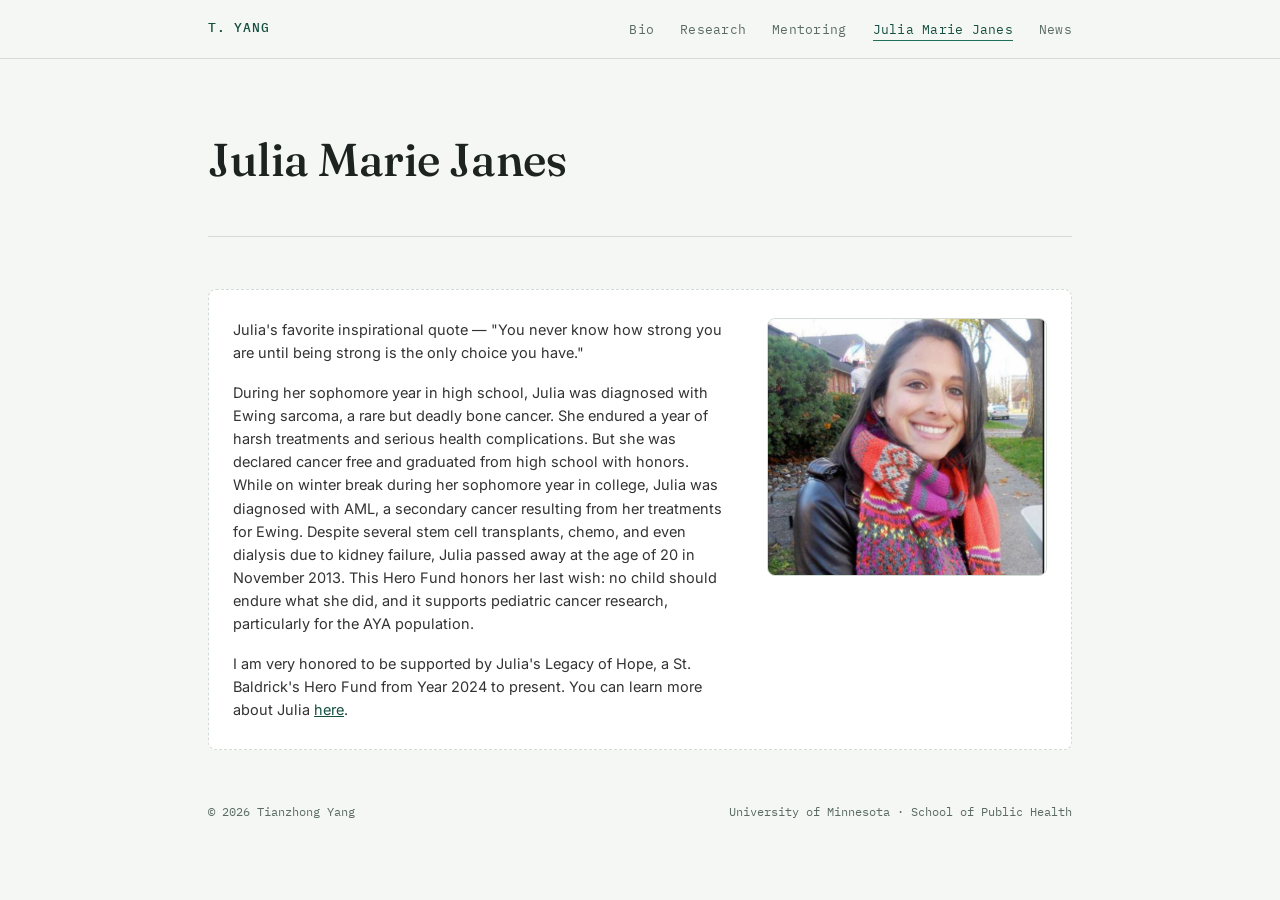
==== julia-marie-janes.html @ 18225d73 "Add files via upload" ====
<!DOCTYPE html>
<html lang="en">
<head>
<meta charset="UTF-8">
<meta name="viewport" content="width=device-width, initial-scale=1.0">
<title>Julia Marie Janes — Tianzhong Yang</title>
<link rel="preconnect" href="https://fonts.googleapis.com">
<link rel="preconnect" href="https://fonts.gstatic.com" crossorigin>
<link href="https://fonts.googleapis.com/css2?family=Fraunces:opsz,wght@9..144,400;9..144,500;9..144,600&family=Inter:wght@400;500;600&family=IBM+Plex+Mono:wght@400;500&display=swap" rel="stylesheet">
<link rel="stylesheet" href="styles.css">
</head>
<body>

<header>
  <nav class="wrap">
    <a class="brand" href="index.html">T. YANG</a>
    <ul class="navlinks">
      <li><a href="index.html">Bio</a></li>
      <li><a href="research.html">Research</a></li>
      <li><a href="students.html">Mentoring</a></li>
      <li><a href="julia-marie-janes.html" class="active">Julia Marie Janes</a></li>
      <li><a href="news.html">News</a></li>
    </ul>
  </nav>
</header>

<main class="wrap">

  <div class="pagehead">
    <h1 class="pagetitle">Julia Marie Janes</h1>
  </div>

  <section class="prose" style="border-top:none;">
    <div class="placeholder">
      <div class="split-grid">
        <div>
          <p>Julia's favorite inspirational quote &mdash; "You never know how strong you are until being strong is the only choice you have."</p>
  
          <p>During her sophomore year in high school, Julia was diagnosed with Ewing sarcoma, a rare but deadly bone cancer. She endured a year of harsh treatments and serious health complications. But she was declared cancer free and graduated from high school with honors. While on winter break during her sophomore year in college, Julia was diagnosed with AML, a secondary cancer resulting from her treatments for Ewing. Despite several stem cell transplants, chemo, and even dialysis due to kidney failure, Julia passed away at the age of 20 in November 2013. This Hero Fund honors her last wish: no child should endure what she did, and it supports pediatric cancer research, particularly for the AYA population.</p>
  
          <p>I am very honored to be supported by Julia's Legacy of Hope, a St. Baldrick's Hero Fund from Year 2024 to present. You can learn more about Julia <a href="https://www.stbaldricks.org/hero-funds/juliaslegacyofhope/" target="_blank" rel="noopener">here</a>.</p>
        </div>
  
        <img src="images/Julia_photo.png" alt="Julia Marie Janes">
      </div>
    </div>
  </section>

</main>

<footer class="wrap">
  <span>&copy; <span id="year"></span> Tianzhong Yang</span>
  <span>University of Minnesota &middot; School of Public Health</span>
</footer>

<script>document.getElementById('year').textContent = new Date().getFullYear();</script>

</body>
</html>
---- styles.css ----
:root{
  --paper:#F5F7F4;
  --paper-raised:#FFFFFF;
  --ink:#1C2321;
  --muted:#5B6B64;
  --line:#D3DBD5;
  --teal:#1F6F5C;
  --teal-dark:#154F41;
  --amber:#C4791F;
  --amber-soft:#F2E2CC;
  --teal-soft:#DCECE6;
  --font-display:'Fraunces', serif;
  --font-body:'Inter', sans-serif;
  --font-mono:'IBM Plex Mono', monospace;
}
*{box-sizing:border-box;}
html{scroll-behavior:smooth;}
body{
  margin:0;
  background:var(--paper);
  color:var(--ink);
  font-family:var(--font-body);
  font-size:16px;
  line-height:1.6;
  -webkit-font-smoothing:antialiased;
}
a{color:var(--teal-dark);}
.wrap{max-width:920px;margin:0 auto;padding:0 28px;}

/* ---- nav ---- */
header{
  position:sticky;top:0;z-index:20;
  background:rgba(245,247,244,0.92);
  backdrop-filter:blur(6px);
  border-bottom:1px solid var(--line);
}
nav.wrap{
  display:flex;align-items:center;justify-content:space-between;
  padding-top:16px;padding-bottom:16px;
}
.brand{
  font-family:var(--font-mono);
  font-size:13px;letter-spacing:0.06em;
  text-transform:uppercase;color:var(--teal-dark);
  text-decoration:none;font-weight:500;
}
.navlinks{display:flex;gap:26px;list-style:none;margin:0;padding:0;flex-wrap:wrap;}
.navlinks a{
  font-family:var(--font-mono);font-size:13px;
  text-decoration:none;color:var(--muted);
  letter-spacing:0.02em;
  border-bottom:1px solid transparent;
  padding-bottom:2px;transition:color .15s, border-color .15s;
}
.navlinks a:hover{color:var(--teal-dark);border-color:var(--teal);}
.navlinks a.active{color:var(--teal-dark);border-color:var(--teal);}

/* ---- page header ---- */
.pagehead{padding:64px 0 40px;border-bottom:1px solid var(--line);}
.eyebrow{
  font-family:var(--font-mono);font-size:12px;letter-spacing:0.14em;
  text-transform:uppercase;color:var(--teal);margin:0 0 18px;
}
h1.name{
  font-family:var(--font-display);
  font-weight:500;
  font-size:clamp(36px, 5.5vw, 56px);
  line-height:1.05;
  margin:0 0 14px;
  letter-spacing:-0.01em;
}
.tagline{font-size:19px;color:var(--muted);max-width:560px;margin:0 0 6px;}
.affil{font-size:15px;color:var(--muted);margin:0;}
.affil a{color:var(--muted);}

h1.pagetitle{
  font-family:var(--font-display);font-weight:500;
  font-size:clamp(32px, 5vw, 46px);margin:0;letter-spacing:-0.01em;
}

/* ---- section chrome ---- */
section{padding:52px 0;border-top:1px solid var(--line);}
section:first-of-type{border-top:none;}
.chr{
  font-family:var(--font-mono);font-size:12px;color:var(--amber);
  letter-spacing:0.1em;text-transform:uppercase;margin:0 0 8px;
}
h2{
  font-family:var(--font-display);font-weight:500;
  font-size:26px;margin:0 0 24px;letter-spacing:-0.01em;
}

/* ---- prose ---- */
.prose p{margin:0 0 16px;color:#333;max-width:640px;}
.prose p:last-child{margin-bottom:0;}

/* ---- research areas (area + its publications) ---- */
.research-area{margin-bottom:36px;}
.research-area:last-of-type{margin-bottom:0;}
.research-area h3{
  font-family:var(--font-body);font-weight:600;font-size:16px;
  margin:0 0 8px;color:var(--teal-dark);
}
.research-area > p{margin:0 0 14px;font-size:14.5px;color:var(--muted);max-width:640px;}
.research-area .pub-list{margin-left:0;}
.research-area .pub-list li{padding:14px 0;border-top:1px dashed var(--line);}

/* ---- research cards ---- */
.cards{display:grid;grid-template-columns:repeat(2,1fr);gap:16px;}
.card{
  background:var(--paper-raised);
  border:1px solid var(--line);
  border-radius:8px;
  padding:20px 22px;
}
.card h3{
  font-family:var(--font-body);font-weight:600;font-size:15px;
  margin:0 0 8px;color:var(--teal-dark);
}
.card p{margin:0;font-size:14px;color:var(--muted);}
@media (max-width:640px){.cards{grid-template-columns:1fr;}}

/* ---- funding + publications ---- */
.funding{
  background:var(--teal-soft);border:1px solid var(--line);
  border-radius:8px;padding:20px 22px;margin-bottom:28px;
  display:flex;gap:16px;align-items:flex-start;
}
.funding .tag{
  font-family:var(--font-mono);font-size:11px;background:var(--amber-soft);
  color:var(--amber);padding:3px 8px;border-radius:4px;white-space:nowrap;
  letter-spacing:0.03em;
}
.funding p{margin:0;font-size:14.5px;color:#2c332f;}

.pub-list{list-style:none;margin:0;padding:0;}
.pub-list li{
  padding:16px 0;border-top:1px solid var(--line);
  display:grid;grid-template-columns:80px 1fr;gap:18px;
}
.pub-list li:first-child{border-top:none;}
.pub-year{font-family:var(--font-mono);font-size:13px;color:var(--muted);padding-top:2px;}
.pub-title{font-size:14.5px;color:#2c332f;margin:0 0 4px;}
.pub-venue{font-size:13px;color:var(--muted);}
@media (max-width:560px){.pub-list li{grid-template-columns:1fr;gap:4px;}}

/* ---- news list ---- */
.news-list{list-style:none;margin:0;padding:0;}
.news-list li{
  padding:20px 0;border-top:1px solid var(--line);
}
.news-list li:first-child{border-top:none;}
.news-date{font-family:var(--font-mono);font-size:12px;color:var(--muted);margin:0 0 6px;}
.news-item p{margin:0;font-size:14.5px;color:#2c332f;max-width:680px;}

/* ---- mentoring / people grid ---- */
.people-grid{display:grid;grid-template-columns:repeat(auto-fit, minmax(230px, 1fr));gap:20px;}
.person{
  background:var(--paper-raised);border:1px solid var(--line);
  border-radius:8px;padding:28px 22px;
  display:flex;flex-direction:column;align-items:center;text-align:center;gap:12px;
}
.person img, .person .avatar-placeholder{
  width:96px;height:96px;border-radius:50%;
  object-fit:cover;flex-shrink:0;
  border:1px solid var(--line);
}
.person .avatar-placeholder{
  display:flex;align-items:center;justify-content:center;
  background:var(--teal-soft);color:var(--teal-dark);
  font-family:var(--font-mono);font-weight:600;font-size:22px;
}
.person h3{font-size:19px;font-weight:600;margin:0;color:var(--teal-dark);}
.person p{margin:0;font-size:15px;color:var(--muted);line-height:1.5;}
@media (max-width:480px){.people-grid{grid-template-columns:1fr;}}

.placeholder{
  border:1px dashed var(--line);border-radius:8px;
  padding:28px 24px;color:var(--muted);font-size:14.5px;
  background:var(--paper-raised);
}

/* ---- connect ---- */
.connect-grid{display:grid;grid-template-columns:1fr 1fr;gap:32px;}
.connect-block h3{
  font-family:var(--font-mono);font-size:12px;text-transform:uppercase;
  letter-spacing:0.08em;color:var(--muted);margin:0 0 10px;
}
.connect-block p, .connect-block a{font-size:15px;margin:0 0 6px;display:block;text-decoration:none;color:var(--ink);}
.connect-block a{color:var(--teal-dark);}
.connect-block a:hover{text-decoration:underline;}
@media (max-width:640px){.connect-grid{grid-template-columns:1fr;}}

footer{
  padding:32px 0 60px;
  font-family:var(--font-mono);font-size:12px;color:var(--muted);
  display:flex;justify-content:space-between;flex-wrap:wrap;gap:8px;
}

.split-grid{
  display:grid;
  grid-template-columns:1fr 280px;
  gap:36px;
  align-items:start;
}
.split-grid img{
  width:100%;
  border-radius:8px;
  border:1px solid var(--line);
}
@media (max-width:640px){
  .split-grid{grid-template-columns:1fr;}
  .split-grid img{max-width:280px;}
}
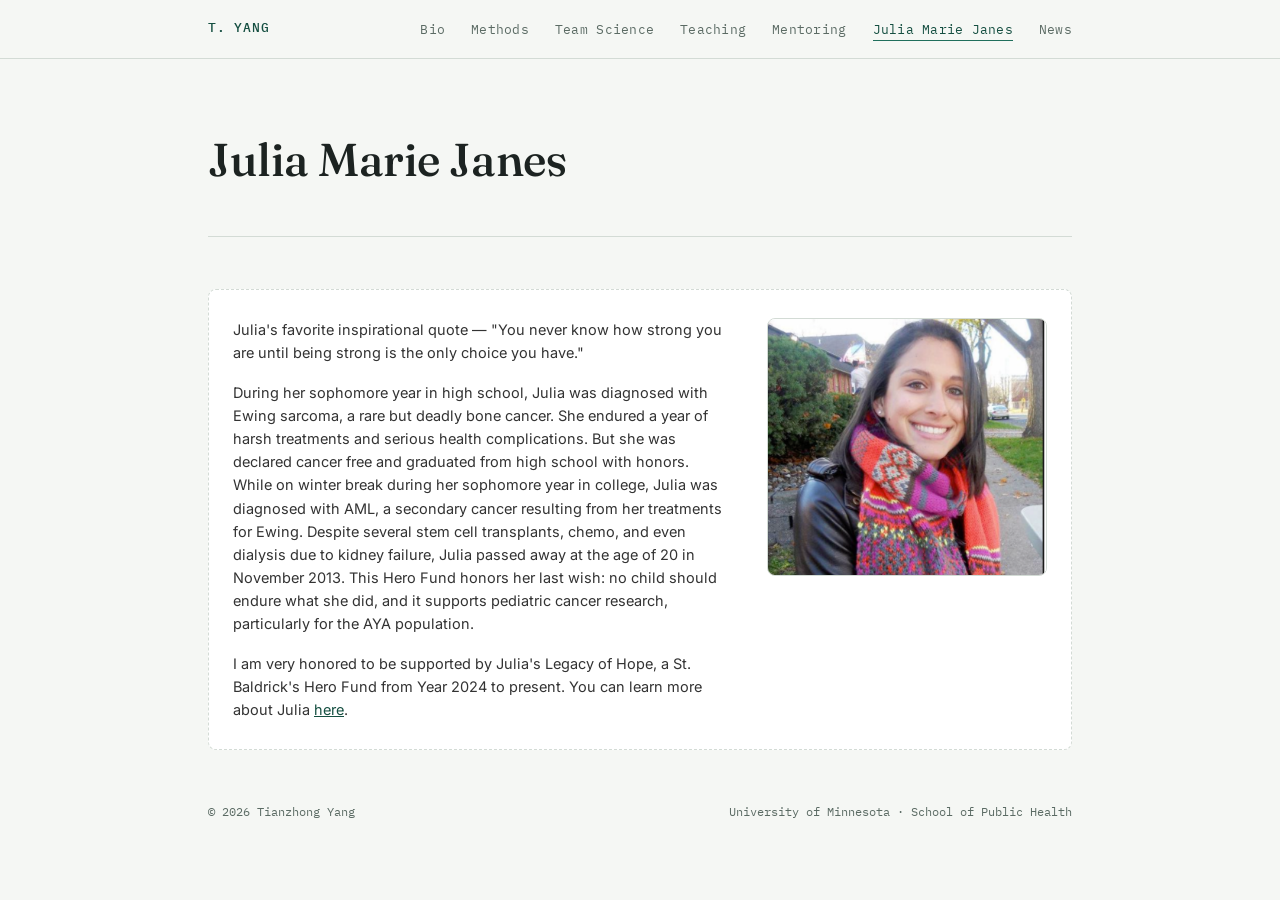
==== commit c7222e46: "Add files via upload" ====
--- a/julia-marie-janes.html
+++ b/julia-marie-janes.html
@@ -16,7 +16,9 @@
     <a class="brand" href="index.html">T. YANG</a>
     <ul class="navlinks">
       <li><a href="index.html">Bio</a></li>
-      <li><a href="research.html">Research</a></li>
+      <li><a href="methodological-research.html">Methods</a></li>
+      <li><a href="team-science.html">Team Science</a></li>
+      <li><a href="teaching.html">Teaching</a></li>
       <li><a href="students.html">Mentoring</a></li>
       <li><a href="julia-marie-janes.html" class="active">Julia Marie Janes</a></li>
       <li><a href="news.html">News</a></li>
